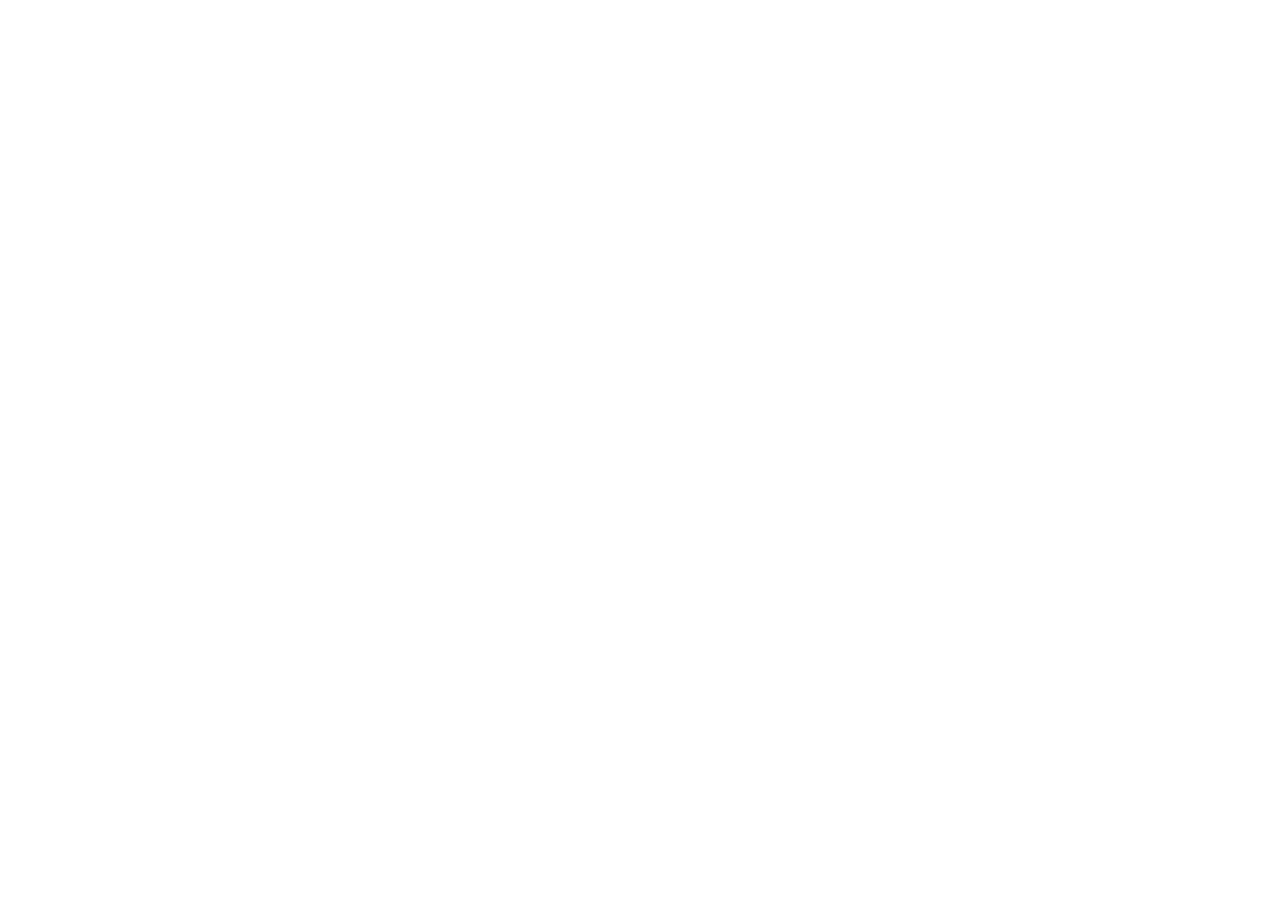
==== ashstep/index.html @ 5a7dec3d "Fix GitHub Pages base path" ====
<!doctype html>
<html lang="en">
  <head>
    <meta charset="UTF-8" />
    <meta name="viewport" content="width=device-width, initial-scale=1.0" />
    <title>Ashstep | Pre-launch</title>
    <link rel="preconnect" href="https://fonts.googleapis.com" />
    <link rel="preconnect" href="https://fonts.gstatic.com" crossorigin />
    <link
      href="https://fonts.googleapis.com/css2?family=Fraunces:wght@600;700&family=Instrument+Sans:wght@400;500;600;700&display=swap"
      rel="stylesheet"
    />
    <script type="module" crossorigin src="/company/assets/ashstep-D_YeONHD.js"></script>
    <link rel="modulepreload" crossorigin href="/company/assets/styles-DgmHdUD3.js">
    <link rel="stylesheet" crossorigin href="/company/assets/styles-POcfKToE.css">
  </head>
  <body>
    <div id="app"></div>
  </body>
</html>
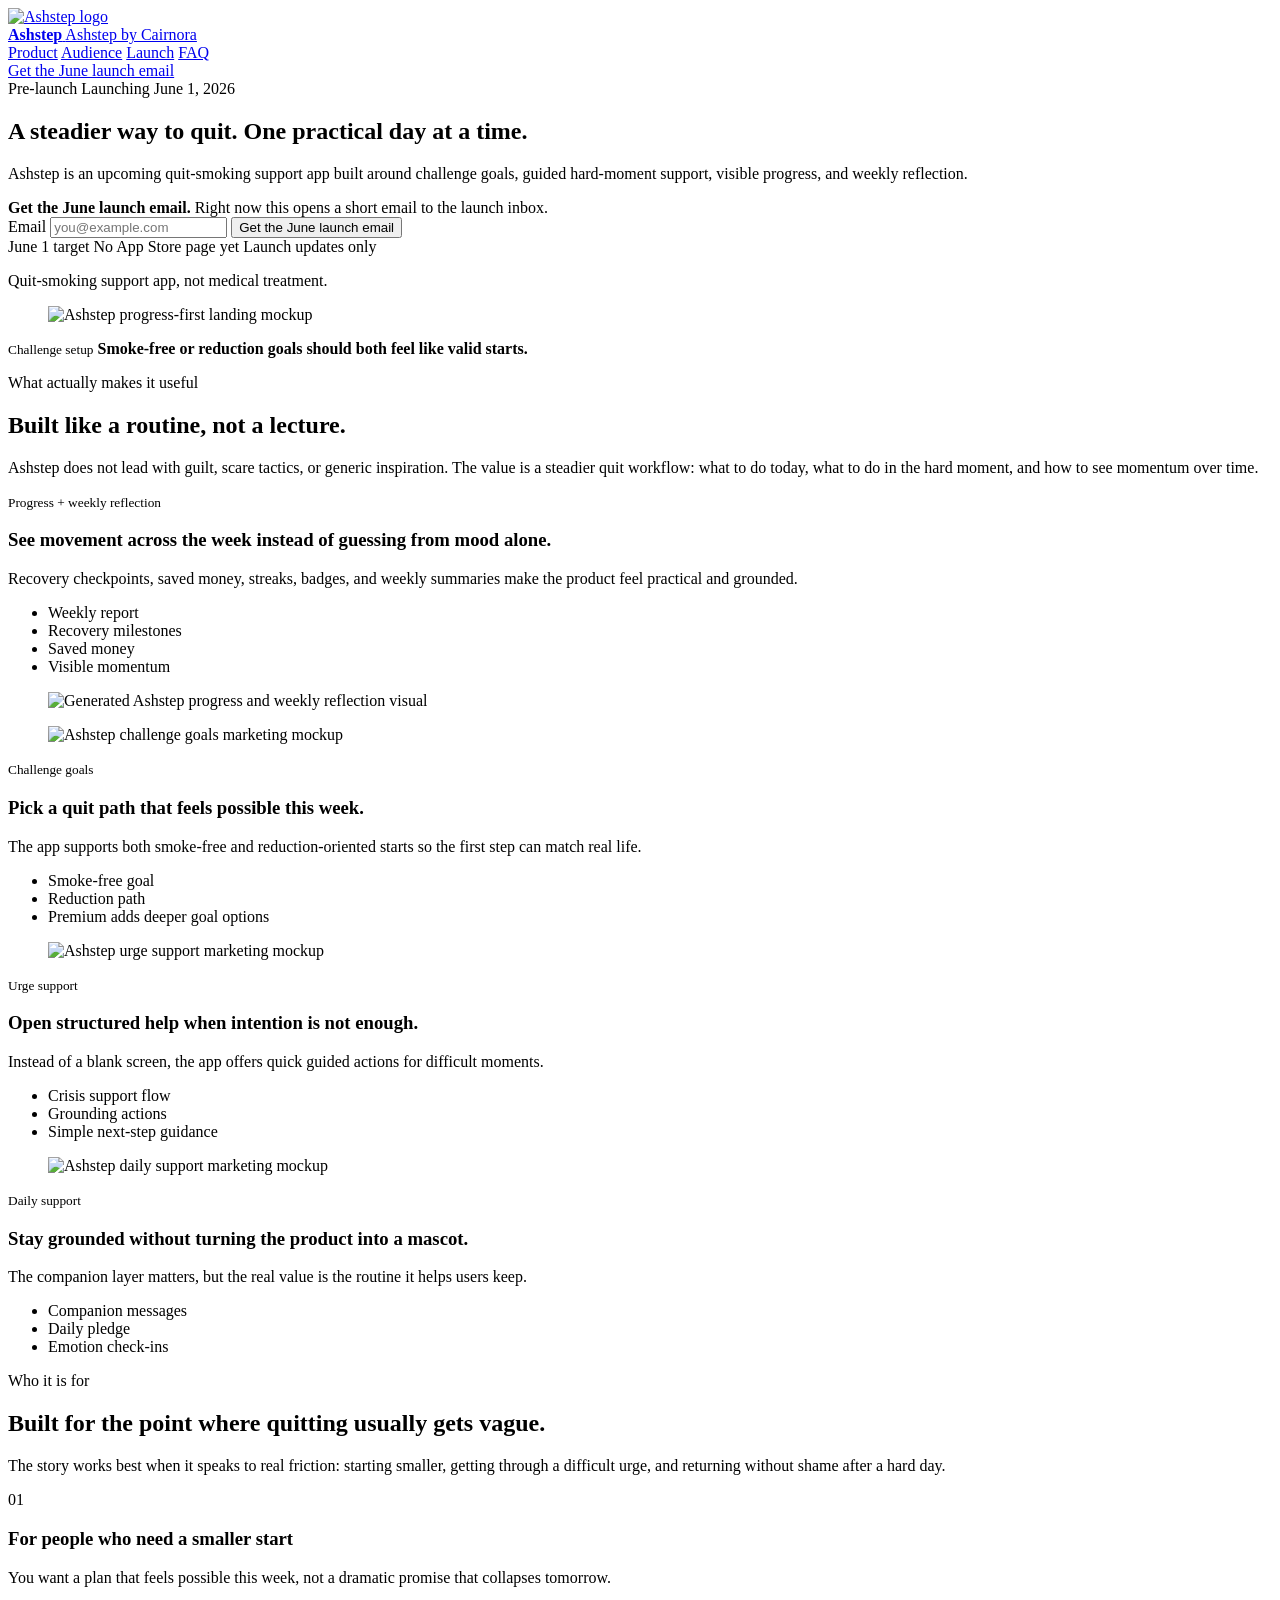
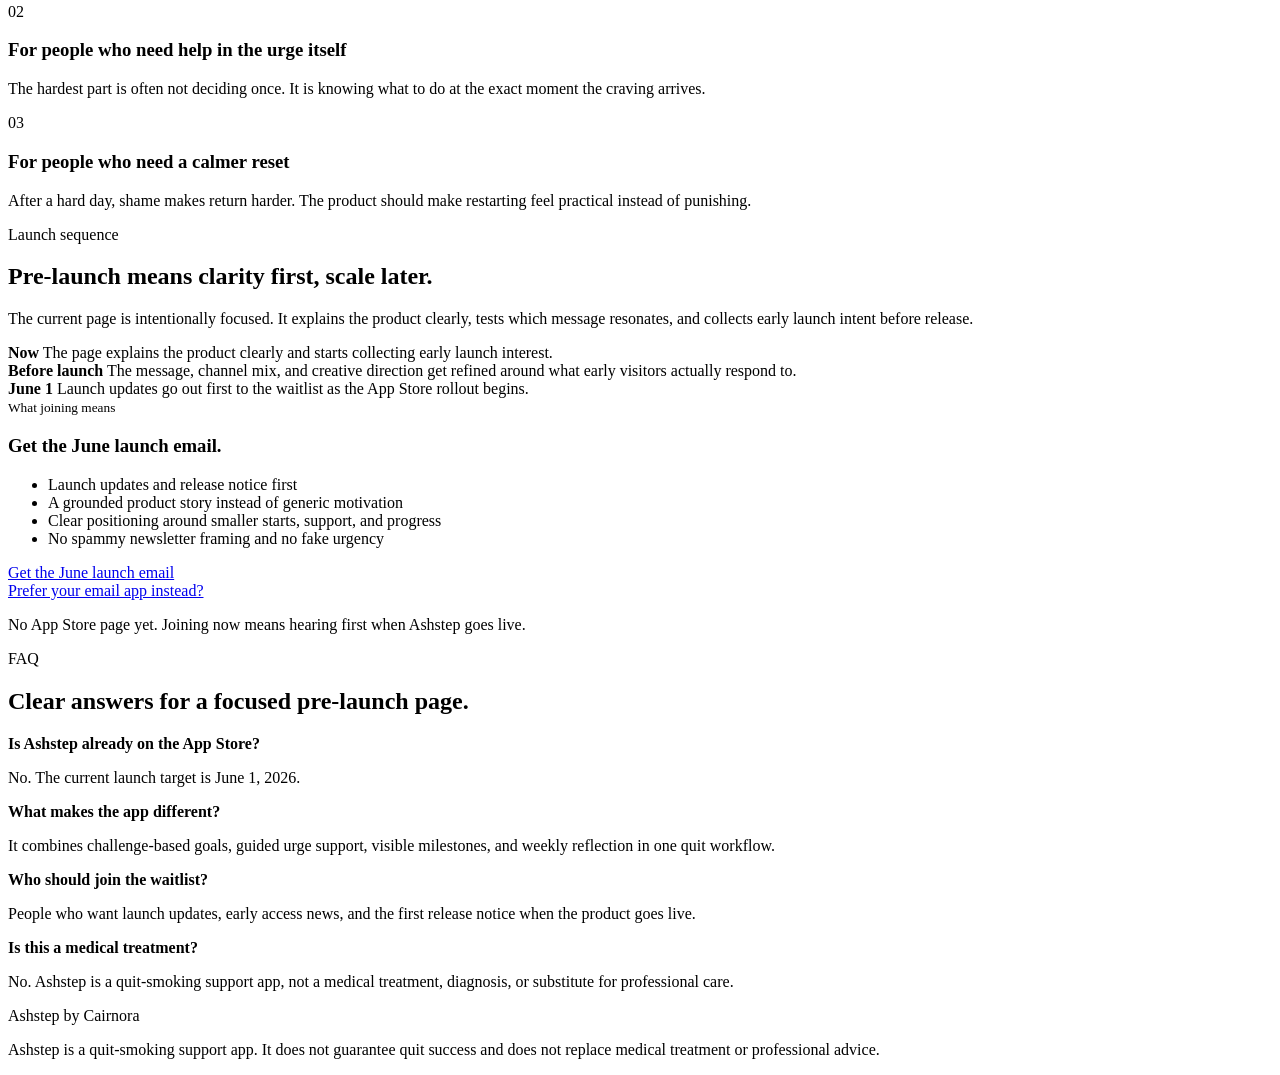
==== commit b00494dd: "Prerender landing pages" ====
--- a/ashstep/index.html
+++ b/ashstep/index.html
@@ -3,18 +3,25 @@
   <head>
     <meta charset="UTF-8" />
     <meta name="viewport" content="width=device-width, initial-scale=1.0" />
-    <title>Ashstep | Pre-launch</title>
-    <link rel="preconnect" href="https://fonts.googleapis.com" />
+<link rel="preconnect" href="https://fonts.googleapis.com" />
     <link rel="preconnect" href="https://fonts.gstatic.com" crossorigin />
     <link
       href="https://fonts.googleapis.com/css2?family=Fraunces:wght@600;700&family=Instrument+Sans:wght@400;500;600;700&display=swap"
       rel="stylesheet"
     />
-    <script type="module" crossorigin src="/company/assets/ashstep-D_YeONHD.js"></script>
-    <link rel="modulepreload" crossorigin href="/company/assets/styles-DgmHdUD3.js">
-    <link rel="stylesheet" crossorigin href="/company/assets/styles-POcfKToE.css">
+    <script type="module" crossorigin src="/company/assets/ashstep-MnF9aHjb.js"></script>
+    <link rel="modulepreload" crossorigin href="/company/assets/styles-DZDmzJla.js">
+    <link rel="stylesheet" crossorigin href="/company/assets/styles-Dkxq6Loo.css">
+  <!--wiqn1p--><meta name="description" content="Ashstep is an upcoming quit-smoking support app built around smaller starts, guided hard-moment support, visible progress, and weekly reflection. Launching June 1, 2026."/> <meta property="og:title" content="Ashstep | Pre-launch"/> <meta property="og:description" content="A quit-smoking support app built for smaller starts, hard moments, and visible progress. Join the waitlist before the June 1, 2026 launch."/> <meta property="og:type" content="website"/> <meta property="og:image" content="/company/assets/generated/hero-progress-first-v4.png"/><!----><title>Ashstep | Pre-launch</title>
   </head>
   <body>
-    <div id="app"></div>
+    <div id="app"><!--[--><div class="page-aura page-aura-one" aria-hidden="true"></div> <div class="page-aura page-aura-two" aria-hidden="true"></div> <header class="topbar"><div class="page-shell topbar-inner"><a class="brand-lockup" href="/company/ashstep/"><img src="/company/assets/ashstep-avatar.png" alt="Ashstep logo"/> <div class="brand-copy"><strong>Ashstep</strong> <span>Ashstep by Cairnora</span></div></a> <nav class="topbar-nav" aria-label="Ashstep sections"><a href="#product">Product</a> <a href="#fit">Audience</a> <a href="#launch">Launch</a> <a href="#faq">FAQ</a></nav> <a class="button button-primary" href="#hero-signup">Get the June launch email</a></div></header> <main class="ashstep-page"><section class="hero"><div class="page-shell hero-shell"><div class="hero-copy"><div class="hero-kicker-row"><span class="hero-label">Pre-launch</span> <span class="hero-meta">Launching June 1, 2026</span></div> <h1>A steadier way to quit. <span>One practical day at a time.</span></h1> <p class="hero-lede">Ashstep is an upcoming quit-smoking support app built around challenge goals, guided
+          hard-moment support, visible progress, and weekly reflection.</p> <form class="hero-form" id="hero-signup"><div class="hero-form-head"><strong>Get the June launch email.</strong> <span>Right now this opens a short email to the launch inbox.</span></div> <div class="hero-input-group"><label class="visually-hidden" for="waitlist-email">Email</label> <input id="waitlist-email" name="email" type="email" placeholder="you@example.com" autocomplete="email" value=""/> <button class="button button-primary" type="submit">Get the June launch email</button></div> <div class="hero-form-note"><span>June 1 target</span> <span>No App Store page yet</span> <span>Launch updates only</span></div></form> <p class="hero-note">Quit-smoking support app, not medical treatment.</p></div> <div class="hero-stage" aria-hidden="true"><figure class="hero-figure"><img src="/company/assets/generated/hero-progress-first-v4.png" alt="Ashstep progress-first landing mockup"/></figure> <div class="hero-stage-badge hero-stage-badge-top"><small>Challenge setup</small> <strong>Smoke-free or reduction goals should both feel like valid starts.</strong></div></div></div></section> <section class="section proof-section" id="product"><div class="page-shell proof-shell"><div class="proof-header"><p class="section-eyebrow">What actually makes it useful</p> <h2>Built like a routine, not a lecture.</h2> <p class="section-lede">Ashstep does not lead with guilt, scare tactics, or generic inspiration. The value is a
+          steadier quit workflow: what to do today, what to do in the hard moment, and how to see
+          momentum over time.</p></div> <article class="proof-showcase proof-showcase-main"><div class="proof-showcase-copy"><small>Progress + weekly reflection</small> <h3>See movement across the week instead of guessing from mood alone.</h3> <p>Recovery checkpoints, saved money, streaks, badges, and weekly summaries make the
+            product feel practical and grounded.</p> <ul class="proof-tags"><li>Weekly report</li> <li>Recovery milestones</li> <li>Saved money</li> <li>Visible momentum</li></ul></div> <figure class="proof-figure proof-figure-main"><img src="/company/assets/generated/proof-recovery-generated-v1.png" alt="Generated Ashstep progress and weekly reflection visual"/></figure></article> <div class="proof-card-grid"><!--[--><article class="proof-card proof-card-challenge"><div class="proof-card-inner"><figure class="proof-card-media proof-card-media-challenge"><img src="/company/assets/generated/proof-challenge-generated-v2-source.png" alt="Ashstep challenge goals marketing mockup"/></figure> <div class="proof-card-copy"><small>Challenge goals</small> <h3>Pick a quit path that feels possible this week.</h3> <p>The app supports both smoke-free and reduction-oriented starts so the first step can match real life.</p> <ul class="proof-points"><!--[--><li>Smoke-free goal</li><li>Reduction path</li><li>Premium adds deeper goal options</li><!--]--></ul></div></div></article><article class="proof-card proof-card-crisis"><div class="proof-card-inner"><figure class="proof-card-media proof-card-media-crisis"><img src="/company/assets/generated/proof-crisis-generated-v2-source.png" alt="Ashstep urge support marketing mockup"/></figure> <div class="proof-card-copy"><small>Urge support</small> <h3>Open structured help when intention is not enough.</h3> <p>Instead of a blank screen, the app offers quick guided actions for difficult moments.</p> <ul class="proof-points"><!--[--><li>Crisis support flow</li><li>Grounding actions</li><li>Simple next-step guidance</li><!--]--></ul></div></div></article><article class="proof-card proof-card-companion"><div class="proof-card-inner"><figure class="proof-card-media proof-card-media-companion"><img src="/company/assets/generated/proof-companion-generated-v2-source.png" alt="Ashstep daily support marketing mockup"/></figure> <div class="proof-card-copy"><small>Daily support</small> <h3>Stay grounded without turning the product into a mascot.</h3> <p>The companion layer matters, but the real value is the routine it helps users keep.</p> <ul class="proof-points"><!--[--><li>Companion messages</li><li>Daily pledge</li><li>Emotion check-ins</li><!--]--></ul></div></div></article><!--]--></div></div></section> <section class="section fit-section" id="fit"><div class="page-shell fit-shell"><div class="fit-header"><p class="section-eyebrow section-eyebrow-light">Who it is for</p> <h2>Built for the point where quitting usually gets vague.</h2> <p class="section-lede section-lede-light">The story works best when it speaks to real friction: starting smaller, getting through a
+          difficult urge, and returning without shame after a hard day.</p></div> <div class="fit-grid"><!--[--><article class="fit-card"><span class="fit-index">01</span> <h3>For people who need a smaller start</h3> <p>You want a plan that feels possible this week, not a dramatic promise that collapses tomorrow.</p></article><article class="fit-card"><span class="fit-index">02</span> <h3>For people who need help in the urge itself</h3> <p>The hardest part is often not deciding once. It is knowing what to do at the exact moment the craving arrives.</p></article><article class="fit-card"><span class="fit-index">03</span> <h3>For people who need a calmer reset</h3> <p>After a hard day, shame makes return harder. The product should make restarting feel practical instead of punishing.</p></article><!--]--></div></div></section> <section class="section launch-section" id="launch"><div class="page-shell launch-shell"><article class="launch-copy"><p class="section-eyebrow">Launch sequence</p> <h2>Pre-launch means clarity first, scale later.</h2> <p class="section-lede">The current page is intentionally focused. It explains the product clearly, tests which
+          message resonates, and collects early launch intent before release.</p> <div class="launch-steps"><!--[--><div class="launch-step"><strong>Now</strong> <span>The page explains the product clearly and starts collecting early launch interest.</span></div><div class="launch-step"><strong>Before launch</strong> <span>The message, channel mix, and creative direction get refined around what early visitors actually respond to.</span></div><div class="launch-step"><strong>June 1</strong> <span>Launch updates go out first to the waitlist as the App Store rollout begins.</span></div><!--]--></div></article> <aside class="launch-panel"><small>What joining means</small> <h3>Get the June launch email.</h3> <ul class="launch-list"><!--[--><li>Launch updates and release notice first</li><li>A grounded product story instead of generic motivation</li><li>Clear positioning around smaller starts, support, and progress</li><li>No spammy newsletter framing and no fake urgency</li><!--]--></ul> <div class="launch-actions"><a class="button button-primary" href="#hero-signup">Get the June launch email</a></div> <a class="launch-link" href="mailto:ashstep%40gmail.com?subject=Ashstep%20waitlist&amp;body=Please%20add%20me%20to%20the%20Ashstep%20launch%20updates%20list.%0A%0AName%3A%0AEmail%3A%20%0A%0AI%20want%20to%20hear%20about%20the%20June%201%20launch.">Prefer your email app instead?</a> <p class="launch-panel-note">No App Store page yet. Joining now means hearing first when Ashstep goes live.</p></aside></div> <div class="page-shell faq-shell" id="faq"><div class="section-copy"><p class="section-eyebrow">FAQ</p> <h2>Clear answers for a focused pre-launch page.</h2></div> <div class="faq-grid"><!--[--><article class="faq-item"><strong>Is Ashstep already on the App Store?</strong> <p>No. The current launch target is June 1, 2026.</p></article><article class="faq-item"><strong>What makes the app different?</strong> <p>It combines challenge-based goals, guided urge support, visible milestones, and weekly reflection in one quit workflow.</p></article><article class="faq-item"><strong>Who should join the waitlist?</strong> <p>People who want launch updates, early access news, and the first release notice when the product goes live.</p></article><article class="faq-item"><strong>Is this a medical treatment?</strong> <p>No. Ashstep is a quit-smoking support app, not a medical treatment, diagnosis, or substitute for professional care.</p></article><!--]--></div></div></section></main> <footer class="site-footer"><div class="page-shell footer-card"><p>Ashstep by Cairnora</p> <p>Ashstep is a quit-smoking support app. It does not guarantee quit success and does not
+      replace medical treatment or professional advice.</p></div></footer><!--]--></div>
   </body>
 </html>
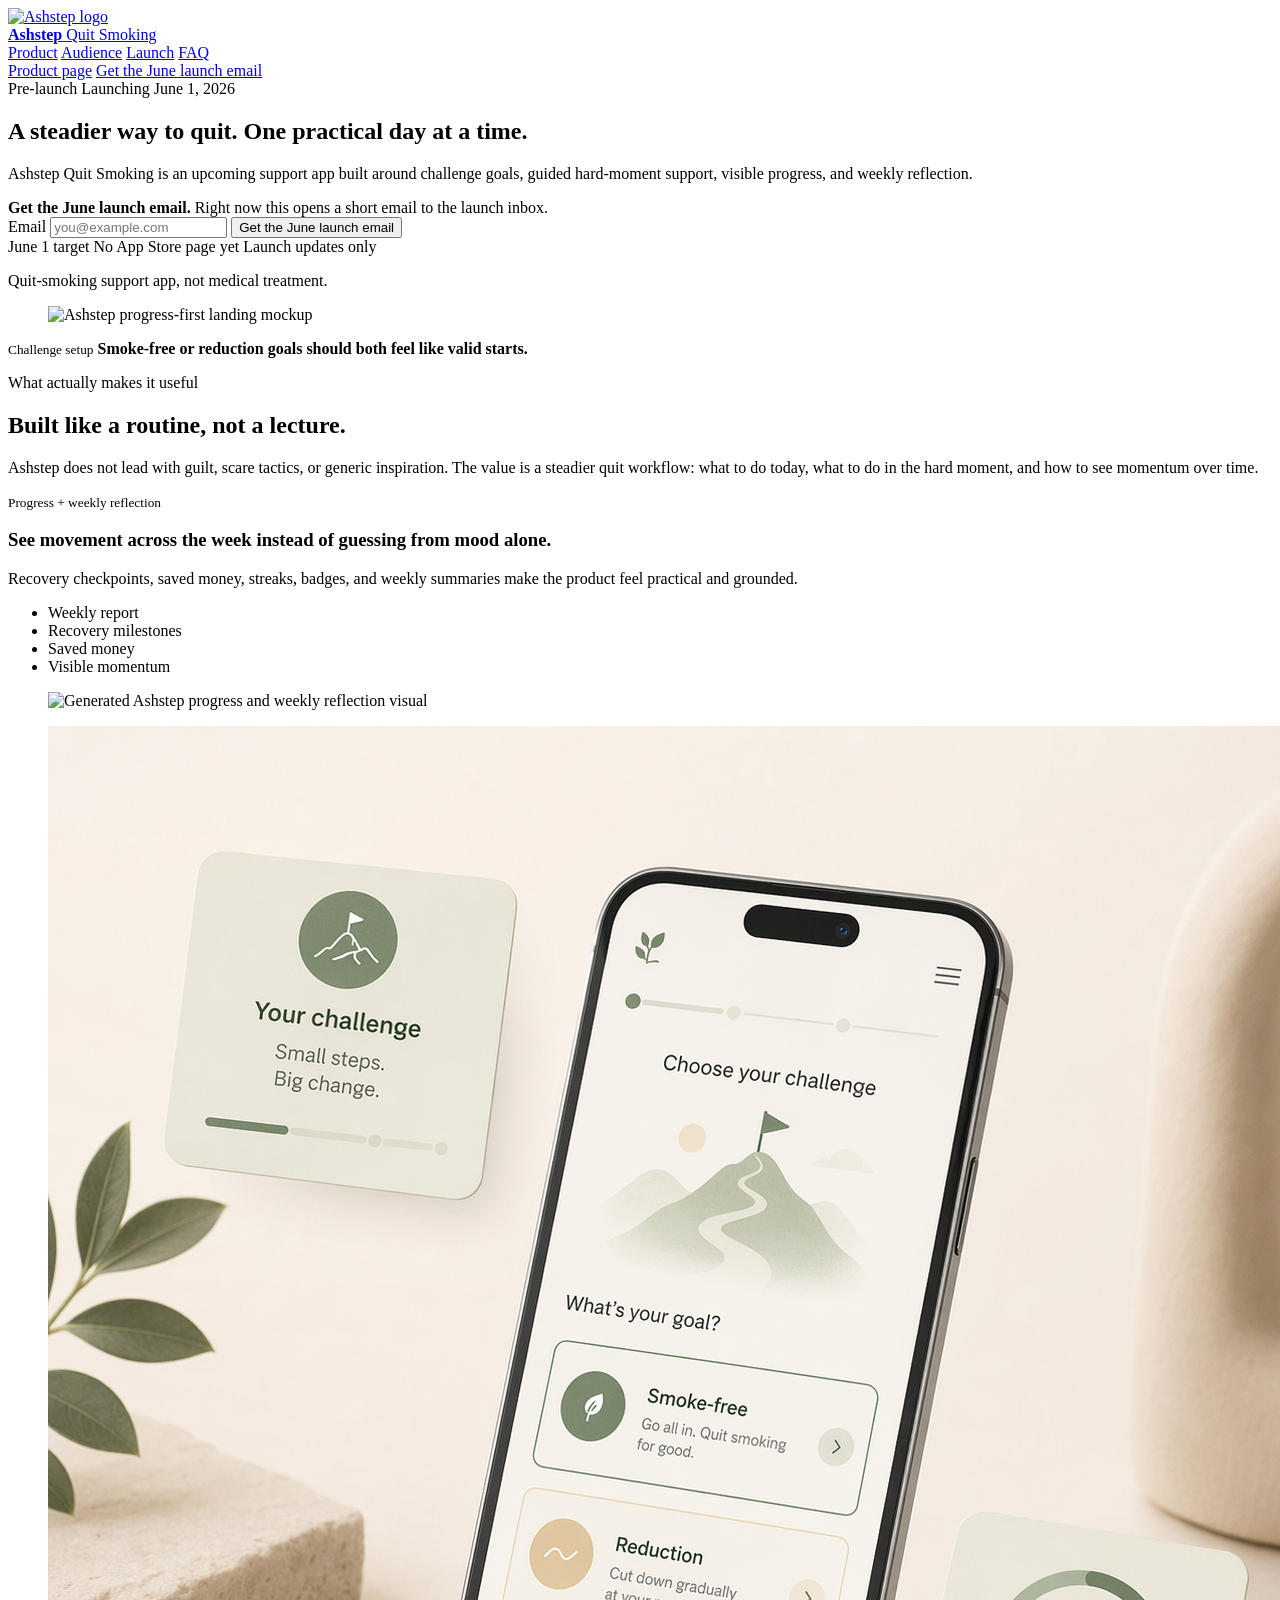
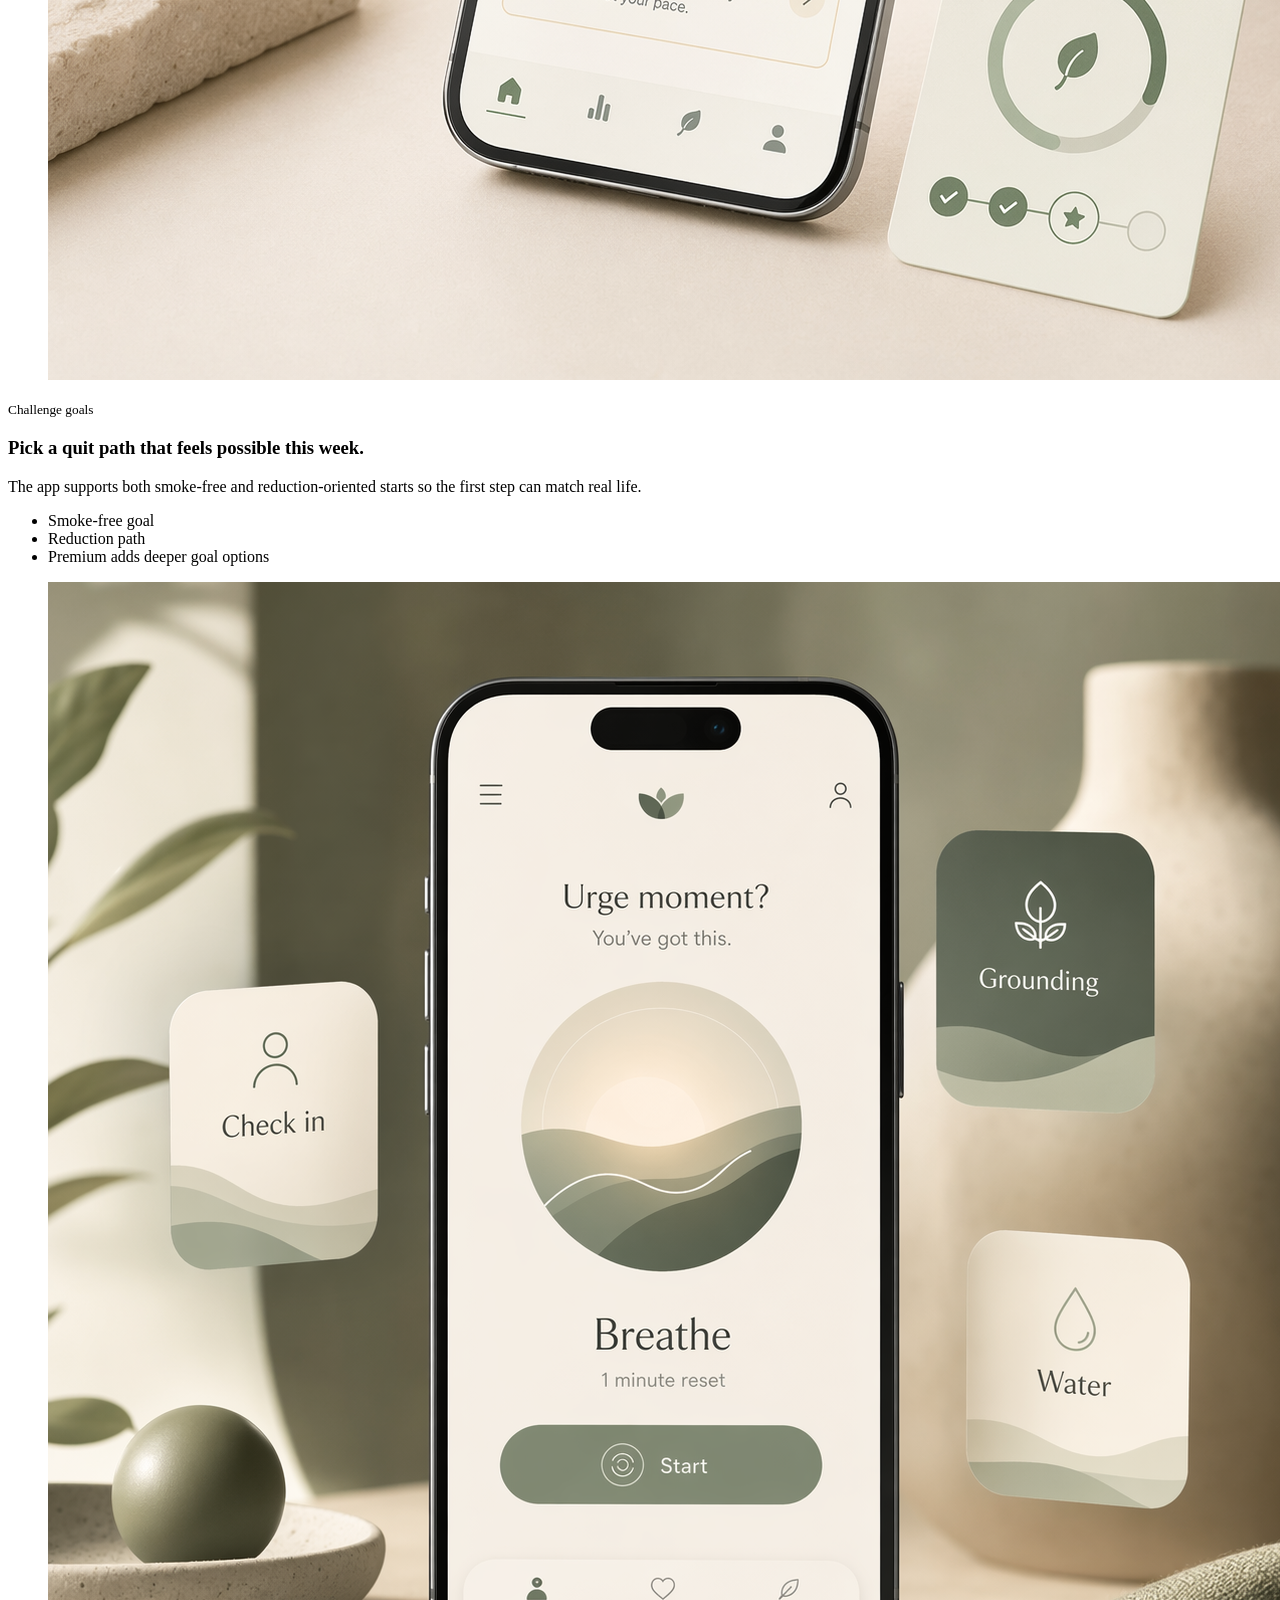
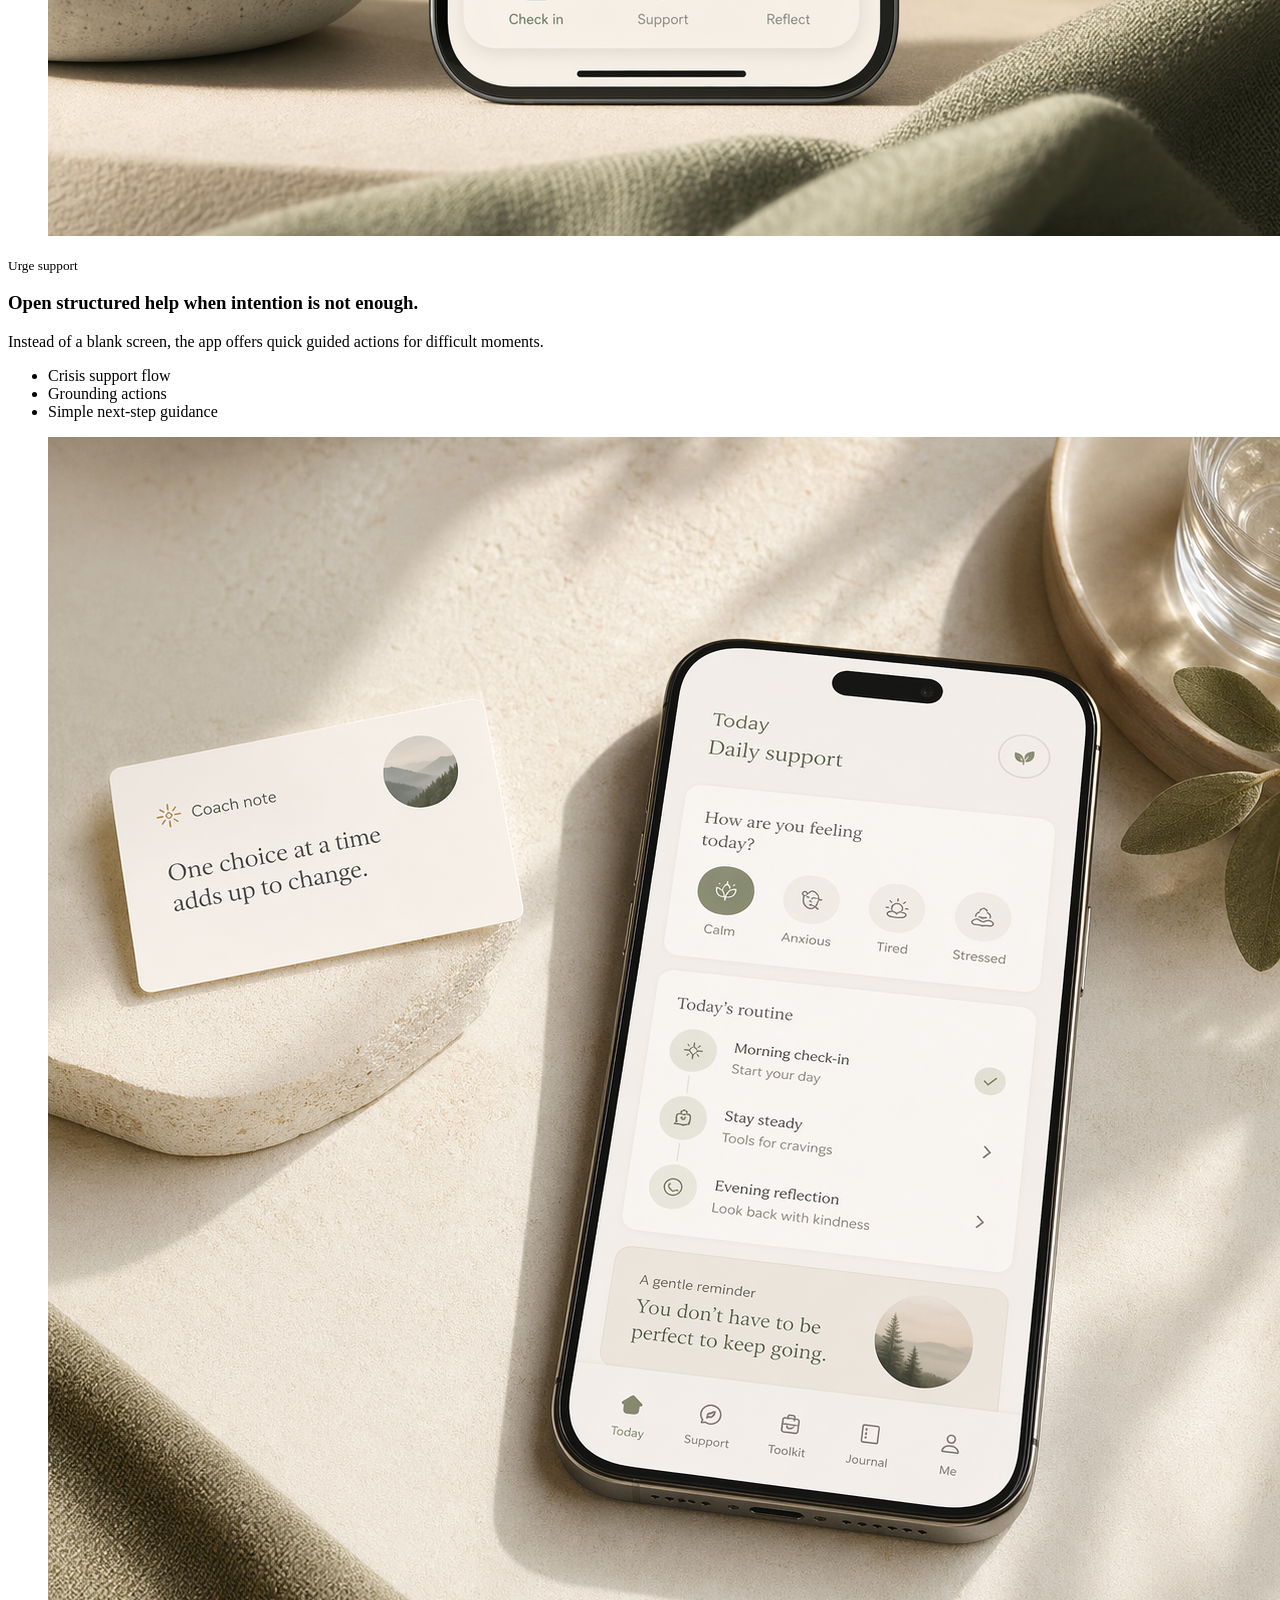
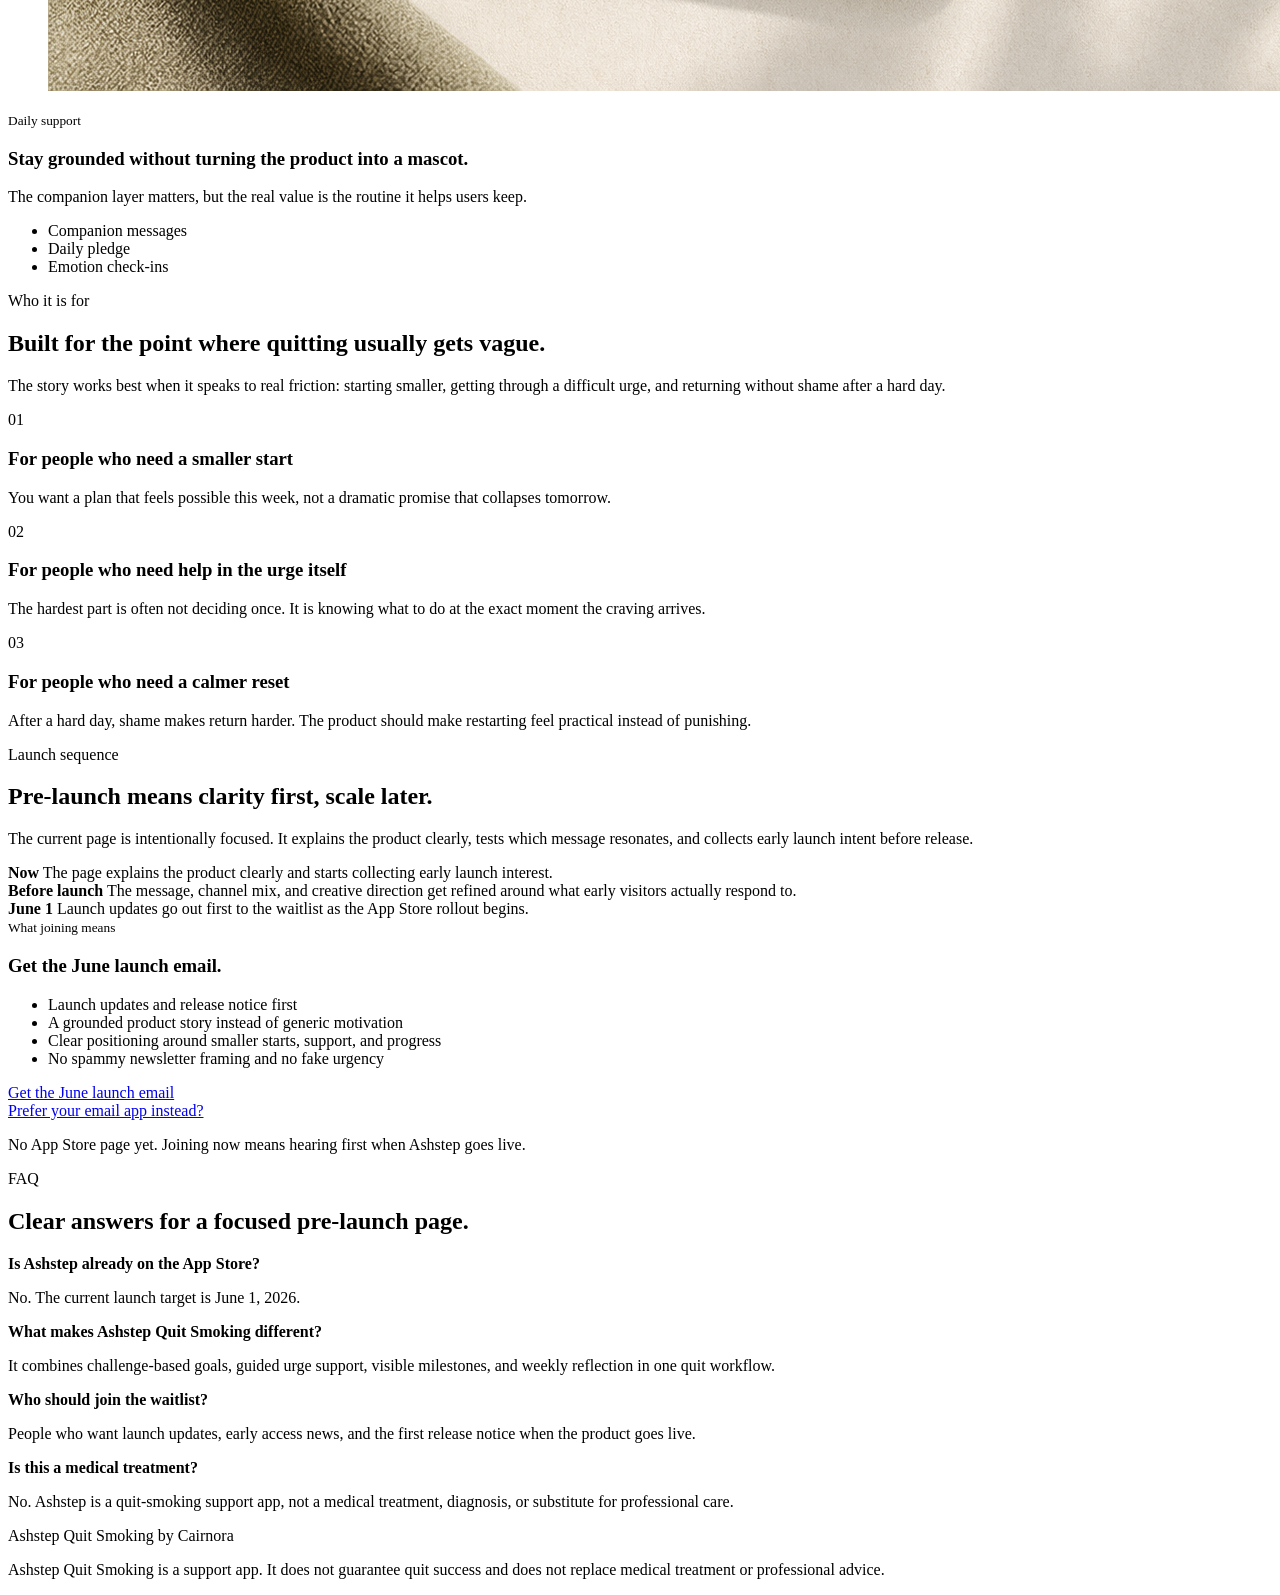
==== commit 8530d3b8: "Expand site analytics coverage" ====
--- a/ashstep/index.html
+++ b/ashstep/index.html
@@ -9,19 +9,19 @@
       href="https://fonts.googleapis.com/css2?family=Fraunces:wght@600;700&family=Instrument+Sans:wght@400;500;600;700&display=swap"
       rel="stylesheet"
     />
-    <script type="module" crossorigin src="/company/assets/ashstep-MnF9aHjb.js"></script>
-    <link rel="modulepreload" crossorigin href="/company/assets/styles-DZDmzJla.js">
-    <link rel="stylesheet" crossorigin href="/company/assets/styles-Dkxq6Loo.css">
-  <!--wiqn1p--><meta name="description" content="Ashstep is an upcoming quit-smoking support app built around smaller starts, guided hard-moment support, visible progress, and weekly reflection. Launching June 1, 2026."/> <meta property="og:title" content="Ashstep | Pre-launch"/> <meta property="og:description" content="A quit-smoking support app built for smaller starts, hard moments, and visible progress. Join the waitlist before the June 1, 2026 launch."/> <meta property="og:type" content="website"/> <meta property="og:image" content="/company/assets/generated/hero-progress-first-v4.png"/><!----><title>Ashstep | Pre-launch</title>
+    <script type="module" crossorigin src="/assets/styles-02ycsy7k.js"></script>
+    <script type="module" crossorigin src="/assets/main-dyH3XXxI.js"></script>
+    <link rel="stylesheet" crossorigin href="/assets/styles-DCUqroG7.css">
+  <!--wiqn1p--><link rel="canonical" href="https://ashstep.com/apps/quit-smoking/"/> <meta name="description" content="Ashstep Quit Smoking is an upcoming support app built around smaller starts, guided hard-moment support, visible progress, and weekly reflection. Launching June 1, 2026."/> <meta property="og:title" content="Ashstep Quit Smoking | Pre-launch"/> <meta property="og:description" content="A quit-smoking support app built for smaller starts, hard moments, and visible progress. Join the waitlist before the June 1, 2026 launch."/> <meta property="og:type" content="website"/> <meta property="og:url" content="https://ashstep.com/apps/quit-smoking/"/> <meta property="og:image" content="/assets/generated/hero-progress-first-v4.png"/><!----><title>Ashstep Quit Smoking | Pre-launch</title>
   </head>
   <body>
-    <div id="app"><!--[--><div class="page-aura page-aura-one" aria-hidden="true"></div> <div class="page-aura page-aura-two" aria-hidden="true"></div> <header class="topbar"><div class="page-shell topbar-inner"><a class="brand-lockup" href="/company/ashstep/"><img src="/company/assets/ashstep-avatar.png" alt="Ashstep logo"/> <div class="brand-copy"><strong>Ashstep</strong> <span>Ashstep by Cairnora</span></div></a> <nav class="topbar-nav" aria-label="Ashstep sections"><a href="#product">Product</a> <a href="#fit">Audience</a> <a href="#launch">Launch</a> <a href="#faq">FAQ</a></nav> <a class="button button-primary" href="#hero-signup">Get the June launch email</a></div></header> <main class="ashstep-page"><section class="hero"><div class="page-shell hero-shell"><div class="hero-copy"><div class="hero-kicker-row"><span class="hero-label">Pre-launch</span> <span class="hero-meta">Launching June 1, 2026</span></div> <h1>A steadier way to quit. <span>One practical day at a time.</span></h1> <p class="hero-lede">Ashstep is an upcoming quit-smoking support app built around challenge goals, guided
-          hard-moment support, visible progress, and weekly reflection.</p> <form class="hero-form" id="hero-signup"><div class="hero-form-head"><strong>Get the June launch email.</strong> <span>Right now this opens a short email to the launch inbox.</span></div> <div class="hero-input-group"><label class="visually-hidden" for="waitlist-email">Email</label> <input id="waitlist-email" name="email" type="email" placeholder="you@example.com" autocomplete="email" value=""/> <button class="button button-primary" type="submit">Get the June launch email</button></div> <div class="hero-form-note"><span>June 1 target</span> <span>No App Store page yet</span> <span>Launch updates only</span></div></form> <p class="hero-note">Quit-smoking support app, not medical treatment.</p></div> <div class="hero-stage" aria-hidden="true"><figure class="hero-figure"><img src="/company/assets/generated/hero-progress-first-v4.png" alt="Ashstep progress-first landing mockup"/></figure> <div class="hero-stage-badge hero-stage-badge-top"><small>Challenge setup</small> <strong>Smoke-free or reduction goals should both feel like valid starts.</strong></div></div></div></section> <section class="section proof-section" id="product"><div class="page-shell proof-shell"><div class="proof-header"><p class="section-eyebrow">What actually makes it useful</p> <h2>Built like a routine, not a lecture.</h2> <p class="section-lede">Ashstep does not lead with guilt, scare tactics, or generic inspiration. The value is a
+    <div id="app"><!--[--><div class="page-aura page-aura-one" aria-hidden="true"></div> <div class="page-aura page-aura-two" aria-hidden="true"></div> <header class="topbar" data-track-section="topbar" data-track-title="Ashstep top navigation"><div class="page-shell topbar-inner"><a class="brand-lockup" href="/" data-track-id="brand_lockup" data-track-event="brand_click" data-track-label="Ashstep brand lockup"><img src="/assets/ashstep-avatar.png" alt="Ashstep logo"/> <div class="brand-copy"><strong>Ashstep</strong> <span>Quit Smoking</span></div></a> <nav class="topbar-nav" aria-label="Ashstep sections"><a href="#product" data-track-id="nav_product">Product</a> <a href="#fit" data-track-id="nav_audience">Audience</a> <a href="#launch" data-track-id="nav_launch">Launch</a> <a href="#faq" data-track-id="nav_faq">FAQ</a></nav> <a class="button button-primary" href="/apps/quit-smoking/" data-track-id="topbar_product_home" data-track-event="product_navigation_click">Product page</a> <a class="button button-secondary-light" href="#hero-signup" data-track-id="topbar_launch_email" data-track-event="waitlist_cta_click">Get the June launch email</a></div></header> <main class="ashstep-page"><section class="hero" id="hero" data-track-section="hero" data-track-title="Ashstep Quit Smoking hero"><div class="page-shell hero-shell"><div class="hero-copy"><div class="hero-kicker-row"><span class="hero-label">Pre-launch</span> <span class="hero-meta">Launching June 1, 2026</span></div> <h1>A steadier way to quit. <span>One practical day at a time.</span></h1> <p class="hero-lede">Ashstep Quit Smoking is an upcoming support app built around challenge goals, guided
+          hard-moment support, visible progress, and weekly reflection.</p> <form class="hero-form" id="hero-signup" data-track-id="hero_waitlist_form" data-track-manual="true"><div class="hero-form-head"><strong>Get the June launch email.</strong> <span>Right now this opens a short email to the launch inbox.</span></div> <div class="hero-input-group"><label class="visually-hidden" for="waitlist-email">Email</label> <input id="waitlist-email" name="email" type="email" data-track-id="waitlist_email" placeholder="you@example.com" autocomplete="email" value=""/> <button class="button button-primary" type="submit" data-track-id="hero_waitlist_submit" data-track-manual="true">Get the June launch email</button></div> <div class="hero-form-note"><span>June 1 target</span> <span>No App Store page yet</span> <span>Launch updates only</span></div></form> <p class="hero-note">Quit-smoking support app, not medical treatment.</p></div> <div class="hero-stage" aria-hidden="true"><figure class="hero-figure" data-track-impression="hero_media_view" data-track-id="ashstep_hero_progress_preview" data-track-type="hero_media" data-track-label="Ashstep progress-first landing mockup"><img src="/assets/generated/hero-progress-first-v4.png" alt="Ashstep progress-first landing mockup"/></figure> <div class="hero-stage-badge hero-stage-badge-top" data-track-impression="message_card_view" data-track-id="hero_challenge_setup_badge" data-track-type="message_card" data-track-label="Challenge setup"><small>Challenge setup</small> <strong>Smoke-free or reduction goals should both feel like valid starts.</strong></div></div></div></section> <section class="section proof-section" id="product" data-track-section="product" data-track-title="Product proof"><div class="page-shell proof-shell"><div class="proof-header"><p class="section-eyebrow">What actually makes it useful</p> <h2>Built like a routine, not a lecture.</h2> <p class="section-lede">Ashstep does not lead with guilt, scare tactics, or generic inspiration. The value is a
           steadier quit workflow: what to do today, what to do in the hard moment, and how to see
-          momentum over time.</p></div> <article class="proof-showcase proof-showcase-main"><div class="proof-showcase-copy"><small>Progress + weekly reflection</small> <h3>See movement across the week instead of guessing from mood alone.</h3> <p>Recovery checkpoints, saved money, streaks, badges, and weekly summaries make the
-            product feel practical and grounded.</p> <ul class="proof-tags"><li>Weekly report</li> <li>Recovery milestones</li> <li>Saved money</li> <li>Visible momentum</li></ul></div> <figure class="proof-figure proof-figure-main"><img src="/company/assets/generated/proof-recovery-generated-v1.png" alt="Generated Ashstep progress and weekly reflection visual"/></figure></article> <div class="proof-card-grid"><!--[--><article class="proof-card proof-card-challenge"><div class="proof-card-inner"><figure class="proof-card-media proof-card-media-challenge"><img src="/company/assets/generated/proof-challenge-generated-v2-source.png" alt="Ashstep challenge goals marketing mockup"/></figure> <div class="proof-card-copy"><small>Challenge goals</small> <h3>Pick a quit path that feels possible this week.</h3> <p>The app supports both smoke-free and reduction-oriented starts so the first step can match real life.</p> <ul class="proof-points"><!--[--><li>Smoke-free goal</li><li>Reduction path</li><li>Premium adds deeper goal options</li><!--]--></ul></div></div></article><article class="proof-card proof-card-crisis"><div class="proof-card-inner"><figure class="proof-card-media proof-card-media-crisis"><img src="/company/assets/generated/proof-crisis-generated-v2-source.png" alt="Ashstep urge support marketing mockup"/></figure> <div class="proof-card-copy"><small>Urge support</small> <h3>Open structured help when intention is not enough.</h3> <p>Instead of a blank screen, the app offers quick guided actions for difficult moments.</p> <ul class="proof-points"><!--[--><li>Crisis support flow</li><li>Grounding actions</li><li>Simple next-step guidance</li><!--]--></ul></div></div></article><article class="proof-card proof-card-companion"><div class="proof-card-inner"><figure class="proof-card-media proof-card-media-companion"><img src="/company/assets/generated/proof-companion-generated-v2-source.png" alt="Ashstep daily support marketing mockup"/></figure> <div class="proof-card-copy"><small>Daily support</small> <h3>Stay grounded without turning the product into a mascot.</h3> <p>The companion layer matters, but the real value is the routine it helps users keep.</p> <ul class="proof-points"><!--[--><li>Companion messages</li><li>Daily pledge</li><li>Emotion check-ins</li><!--]--></ul></div></div></article><!--]--></div></div></section> <section class="section fit-section" id="fit"><div class="page-shell fit-shell"><div class="fit-header"><p class="section-eyebrow section-eyebrow-light">Who it is for</p> <h2>Built for the point where quitting usually gets vague.</h2> <p class="section-lede section-lede-light">The story works best when it speaks to real friction: starting smaller, getting through a
-          difficult urge, and returning without shame after a hard day.</p></div> <div class="fit-grid"><!--[--><article class="fit-card"><span class="fit-index">01</span> <h3>For people who need a smaller start</h3> <p>You want a plan that feels possible this week, not a dramatic promise that collapses tomorrow.</p></article><article class="fit-card"><span class="fit-index">02</span> <h3>For people who need help in the urge itself</h3> <p>The hardest part is often not deciding once. It is knowing what to do at the exact moment the craving arrives.</p></article><article class="fit-card"><span class="fit-index">03</span> <h3>For people who need a calmer reset</h3> <p>After a hard day, shame makes return harder. The product should make restarting feel practical instead of punishing.</p></article><!--]--></div></div></section> <section class="section launch-section" id="launch"><div class="page-shell launch-shell"><article class="launch-copy"><p class="section-eyebrow">Launch sequence</p> <h2>Pre-launch means clarity first, scale later.</h2> <p class="section-lede">The current page is intentionally focused. It explains the product clearly, tests which
-          message resonates, and collects early launch intent before release.</p> <div class="launch-steps"><!--[--><div class="launch-step"><strong>Now</strong> <span>The page explains the product clearly and starts collecting early launch interest.</span></div><div class="launch-step"><strong>Before launch</strong> <span>The message, channel mix, and creative direction get refined around what early visitors actually respond to.</span></div><div class="launch-step"><strong>June 1</strong> <span>Launch updates go out first to the waitlist as the App Store rollout begins.</span></div><!--]--></div></article> <aside class="launch-panel"><small>What joining means</small> <h3>Get the June launch email.</h3> <ul class="launch-list"><!--[--><li>Launch updates and release notice first</li><li>A grounded product story instead of generic motivation</li><li>Clear positioning around smaller starts, support, and progress</li><li>No spammy newsletter framing and no fake urgency</li><!--]--></ul> <div class="launch-actions"><a class="button button-primary" href="#hero-signup">Get the June launch email</a></div> <a class="launch-link" href="mailto:ashstep%40gmail.com?subject=Ashstep%20waitlist&amp;body=Please%20add%20me%20to%20the%20Ashstep%20launch%20updates%20list.%0A%0AName%3A%0AEmail%3A%20%0A%0AI%20want%20to%20hear%20about%20the%20June%201%20launch.">Prefer your email app instead?</a> <p class="launch-panel-note">No App Store page yet. Joining now means hearing first when Ashstep goes live.</p></aside></div> <div class="page-shell faq-shell" id="faq"><div class="section-copy"><p class="section-eyebrow">FAQ</p> <h2>Clear answers for a focused pre-launch page.</h2></div> <div class="faq-grid"><!--[--><article class="faq-item"><strong>Is Ashstep already on the App Store?</strong> <p>No. The current launch target is June 1, 2026.</p></article><article class="faq-item"><strong>What makes the app different?</strong> <p>It combines challenge-based goals, guided urge support, visible milestones, and weekly reflection in one quit workflow.</p></article><article class="faq-item"><strong>Who should join the waitlist?</strong> <p>People who want launch updates, early access news, and the first release notice when the product goes live.</p></article><article class="faq-item"><strong>Is this a medical treatment?</strong> <p>No. Ashstep is a quit-smoking support app, not a medical treatment, diagnosis, or substitute for professional care.</p></article><!--]--></div></div></section></main> <footer class="site-footer"><div class="page-shell footer-card"><p>Ashstep by Cairnora</p> <p>Ashstep is a quit-smoking support app. It does not guarantee quit success and does not
+          momentum over time.</p></div> <article class="proof-showcase proof-showcase-main" data-track-impression="feature_card_view" data-track-id="progress_weekly_reflection" data-track-type="feature_card" data-track-label="Progress and weekly reflection" data-track-index="1"><div class="proof-showcase-copy"><small>Progress + weekly reflection</small> <h3>See movement across the week instead of guessing from mood alone.</h3> <p>Recovery checkpoints, saved money, streaks, badges, and weekly summaries make the
+            product feel practical and grounded.</p> <ul class="proof-tags"><li>Weekly report</li> <li>Recovery milestones</li> <li>Saved money</li> <li>Visible momentum</li></ul></div> <figure class="proof-figure proof-figure-main"><img src="/assets/generated/proof-recovery-generated-v1.png" alt="Generated Ashstep progress and weekly reflection visual"/></figure></article> <div class="proof-card-grid"><!--[--><article class="proof-card proof-card-challenge" data-track-impression="feature_card_view" data-track-id="challenge_goals" data-track-type="feature_card" data-track-label="Challenge goals" data-track-index="2"><div class="proof-card-inner"><figure class="proof-card-media proof-card-media-challenge"><img src="/assets/generated/proof-challenge-generated-v2-source.png" alt="Ashstep challenge goals marketing mockup"/></figure> <div class="proof-card-copy"><small>Challenge goals</small> <h3>Pick a quit path that feels possible this week.</h3> <p>The app supports both smoke-free and reduction-oriented starts so the first step can match real life.</p> <ul class="proof-points"><!--[--><li>Smoke-free goal</li><li>Reduction path</li><li>Premium adds deeper goal options</li><!--]--></ul></div></div></article><article class="proof-card proof-card-crisis" data-track-impression="feature_card_view" data-track-id="urge_support" data-track-type="feature_card" data-track-label="Urge support" data-track-index="3"><div class="proof-card-inner"><figure class="proof-card-media proof-card-media-crisis"><img src="/assets/generated/proof-crisis-generated-v2-source.png" alt="Ashstep urge support marketing mockup"/></figure> <div class="proof-card-copy"><small>Urge support</small> <h3>Open structured help when intention is not enough.</h3> <p>Instead of a blank screen, the app offers quick guided actions for difficult moments.</p> <ul class="proof-points"><!--[--><li>Crisis support flow</li><li>Grounding actions</li><li>Simple next-step guidance</li><!--]--></ul></div></div></article><article class="proof-card proof-card-companion" data-track-impression="feature_card_view" data-track-id="daily_support" data-track-type="feature_card" data-track-label="Daily support" data-track-index="4"><div class="proof-card-inner"><figure class="proof-card-media proof-card-media-companion"><img src="/assets/generated/proof-companion-generated-v2-source.png" alt="Ashstep daily support marketing mockup"/></figure> <div class="proof-card-copy"><small>Daily support</small> <h3>Stay grounded without turning the product into a mascot.</h3> <p>The companion layer matters, but the real value is the routine it helps users keep.</p> <ul class="proof-points"><!--[--><li>Companion messages</li><li>Daily pledge</li><li>Emotion check-ins</li><!--]--></ul></div></div></article><!--]--></div></div></section> <section class="section fit-section" id="fit" data-track-section="fit" data-track-title="Audience fit"><div class="page-shell fit-shell"><div class="fit-header"><p class="section-eyebrow section-eyebrow-light">Who it is for</p> <h2>Built for the point where quitting usually gets vague.</h2> <p class="section-lede section-lede-light">The story works best when it speaks to real friction: starting smaller, getting through a
+          difficult urge, and returning without shame after a hard day.</p></div> <div class="fit-grid"><!--[--><article class="fit-card" data-track-impression="audience_card_view" data-track-id="smaller_start" data-track-type="audience_card" data-track-label="For people who need a smaller start" data-track-index="1"><span class="fit-index">01</span> <h3>For people who need a smaller start</h3> <p>You want a plan that feels possible this week, not a dramatic promise that collapses tomorrow.</p></article><article class="fit-card" data-track-impression="audience_card_view" data-track-id="urge_moment" data-track-type="audience_card" data-track-label="For people who need help in the urge itself" data-track-index="2"><span class="fit-index">02</span> <h3>For people who need help in the urge itself</h3> <p>The hardest part is often not deciding once. It is knowing what to do at the exact moment the craving arrives.</p></article><article class="fit-card" data-track-impression="audience_card_view" data-track-id="calmer_reset" data-track-type="audience_card" data-track-label="For people who need a calmer reset" data-track-index="3"><span class="fit-index">03</span> <h3>For people who need a calmer reset</h3> <p>After a hard day, shame makes return harder. The product should make restarting feel practical instead of punishing.</p></article><!--]--></div></div></section> <section class="section launch-section" id="launch" data-track-section="launch" data-track-title="Launch sequence"><div class="page-shell launch-shell"><article class="launch-copy"><p class="section-eyebrow">Launch sequence</p> <h2>Pre-launch means clarity first, scale later.</h2> <p class="section-lede">The current page is intentionally focused. It explains the product clearly, tests which
+          message resonates, and collects early launch intent before release.</p> <div class="launch-steps"><!--[--><div class="launch-step" data-track-impression="launch_step_view" data-track-id="current_page" data-track-type="launch_step" data-track-label="Now" data-track-index="1"><strong>Now</strong> <span>The page explains the product clearly and starts collecting early launch interest.</span></div><div class="launch-step" data-track-impression="launch_step_view" data-track-id="message_refinement" data-track-type="launch_step" data-track-label="Before launch" data-track-index="2"><strong>Before launch</strong> <span>The message, channel mix, and creative direction get refined around what early visitors actually respond to.</span></div><div class="launch-step" data-track-impression="launch_step_view" data-track-id="launch_updates" data-track-type="launch_step" data-track-label="June 1" data-track-index="3"><strong>June 1</strong> <span>Launch updates go out first to the waitlist as the App Store rollout begins.</span></div><!--]--></div></article> <aside class="launch-panel" data-track-impression="waitlist_panel_view" data-track-id="launch_waitlist_panel" data-track-type="waitlist_panel" data-track-label="Get the June launch email"><small>What joining means</small> <h3>Get the June launch email.</h3> <ul class="launch-list"><!--[--><li>Launch updates and release notice first</li><li>A grounded product story instead of generic motivation</li><li>Clear positioning around smaller starts, support, and progress</li><li>No spammy newsletter framing and no fake urgency</li><!--]--></ul> <div class="launch-actions"><a class="button button-primary" href="#hero-signup" data-track-id="launch_panel_launch_email" data-track-event="waitlist_cta_click">Get the June launch email</a></div> <a class="launch-link" href="mailto:ashstep%40gmail.com?subject=Ashstep%20waitlist&amp;body=Please%20add%20me%20to%20the%20Ashstep%20launch%20updates%20list.%0A%0AName%3A%0AEmail%3A%20%0A%0AI%20want%20to%20hear%20about%20the%20June%201%20launch." data-track-id="launch_panel_mailto" data-track-manual="true">Prefer your email app instead?</a> <p class="launch-panel-note">No App Store page yet. Joining now means hearing first when Ashstep goes live.</p></aside></div> <div class="page-shell faq-shell" id="faq" data-track-section="faq" data-track-title="FAQ"><div class="section-copy"><p class="section-eyebrow">FAQ</p> <h2>Clear answers for a focused pre-launch page.</h2></div> <div class="faq-grid"><!--[--><article class="faq-item" data-track-impression="faq_item_view" data-track-id="app_store_status" data-track-type="faq_item" data-track-label="Is Ashstep already on the App Store?" data-track-index="1"><strong>Is Ashstep already on the App Store?</strong> <p>No. The current launch target is June 1, 2026.</p></article><article class="faq-item" data-track-impression="faq_item_view" data-track-id="differentiator" data-track-type="faq_item" data-track-label="What makes Ashstep Quit Smoking different?" data-track-index="2"><strong>What makes Ashstep Quit Smoking different?</strong> <p>It combines challenge-based goals, guided urge support, visible milestones, and weekly reflection in one quit workflow.</p></article><article class="faq-item" data-track-impression="faq_item_view" data-track-id="waitlist_fit" data-track-type="faq_item" data-track-label="Who should join the waitlist?" data-track-index="3"><strong>Who should join the waitlist?</strong> <p>People who want launch updates, early access news, and the first release notice when the product goes live.</p></article><article class="faq-item" data-track-impression="faq_item_view" data-track-id="medical_boundary" data-track-type="faq_item" data-track-label="Is this a medical treatment?" data-track-index="4"><strong>Is this a medical treatment?</strong> <p>No. Ashstep is a quit-smoking support app, not a medical treatment, diagnosis, or substitute for professional care.</p></article><!--]--></div></div></section></main> <footer class="site-footer" data-track-section="footer" data-track-title="Site footer"><div class="page-shell footer-card"><p>Ashstep Quit Smoking by Cairnora</p> <p>Ashstep Quit Smoking is a support app. It does not guarantee quit success and does not
       replace medical treatment or professional advice.</p></div></footer><!--]--></div>
   </body>
 </html>
